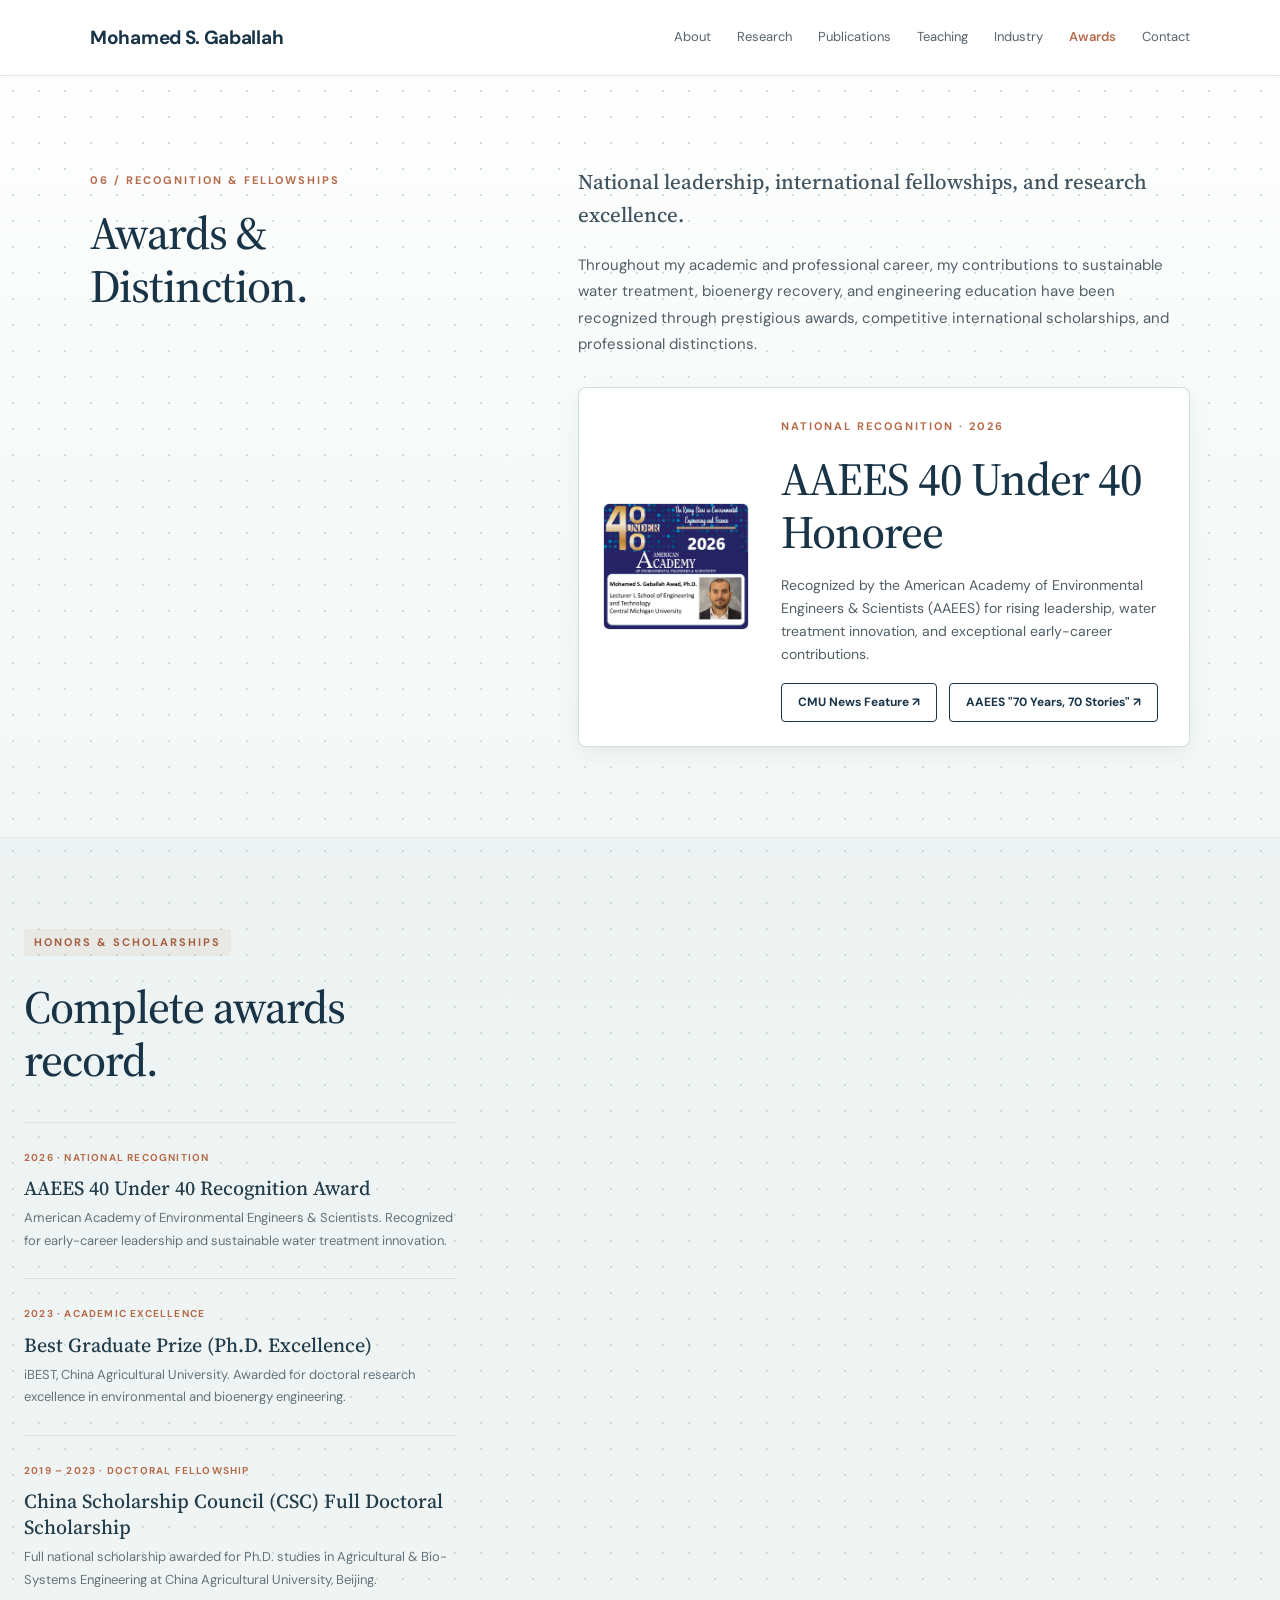
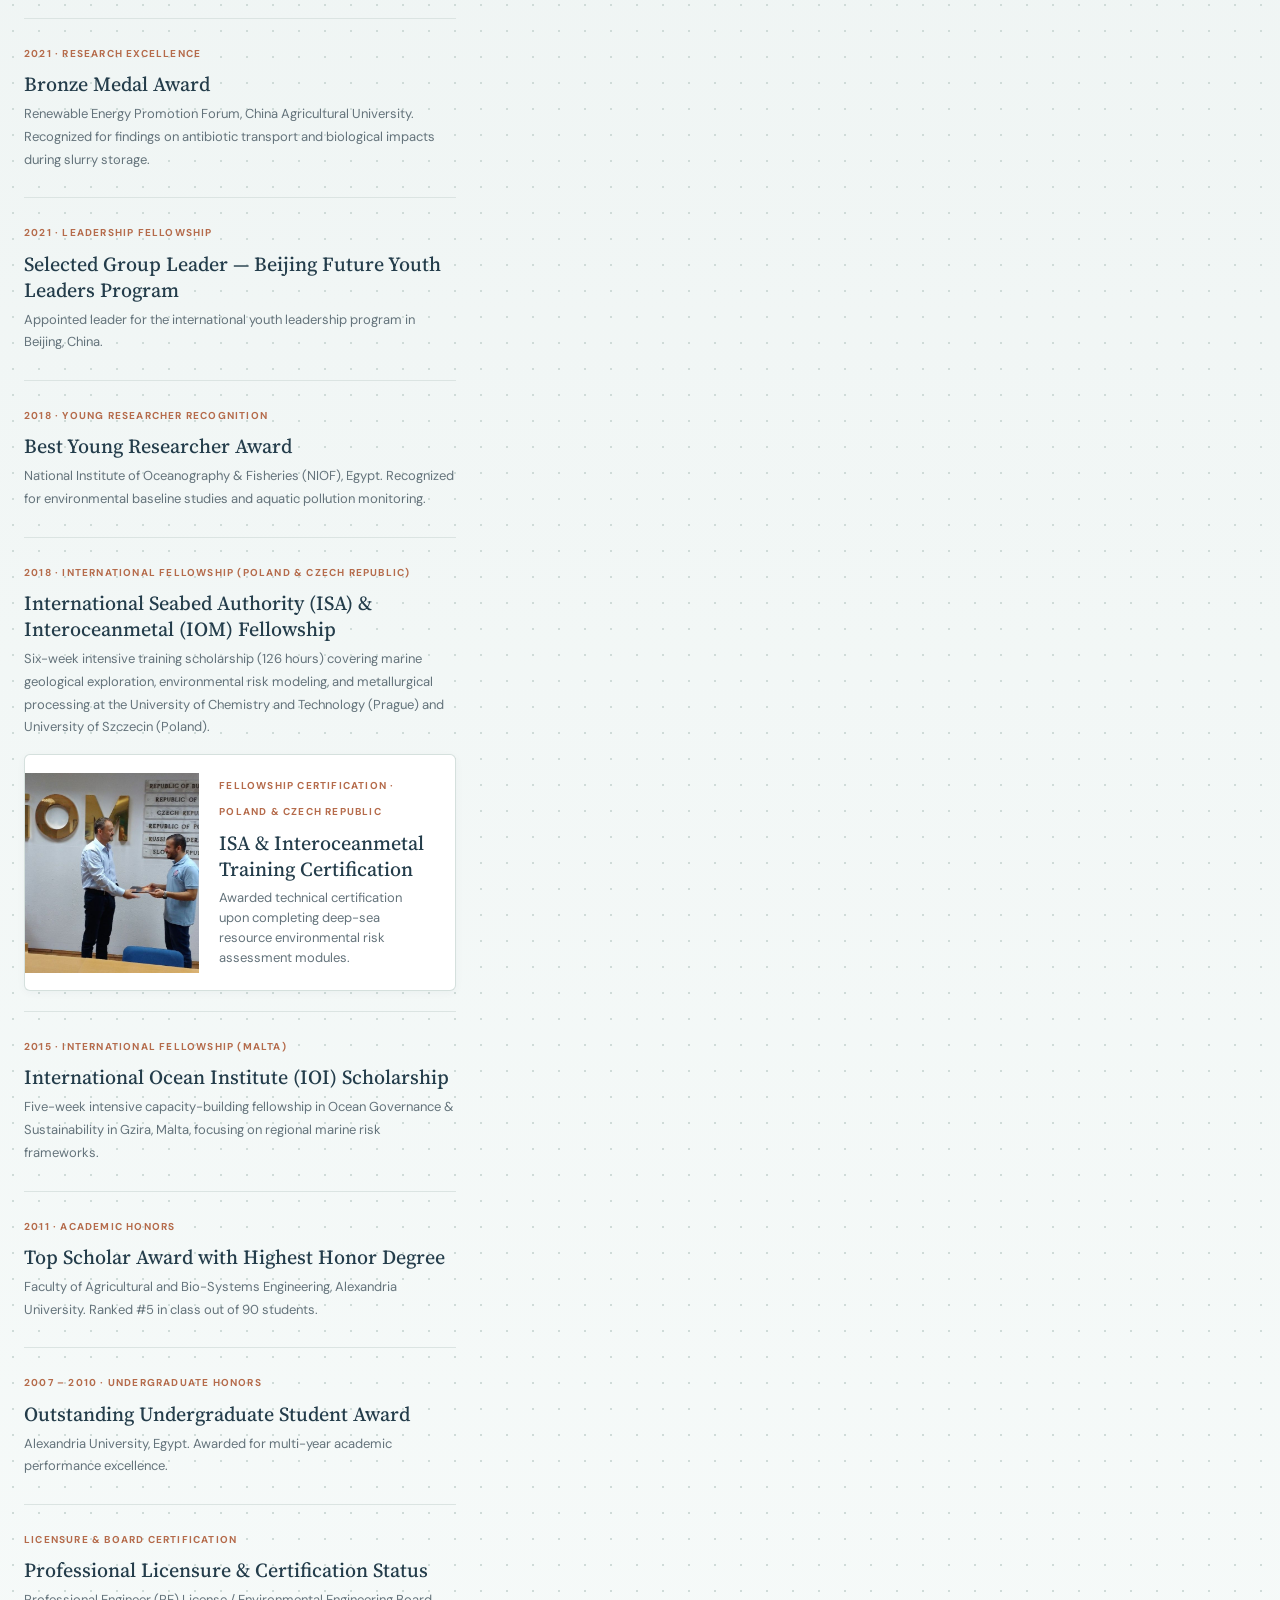
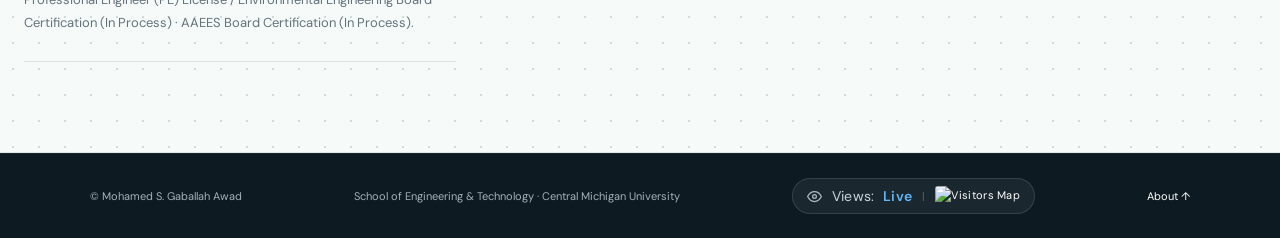
==== awards.html @ 7bb66e43 "add" ====
<!doctype html>
<html lang="en">
<head>
  <!-- Google Analytics (GA4) -->
  <script async src="https://www.googletagmanager.com/gtag/js?id=G-485BVVJKN6"></script>
  <script>
    window.dataLayer = window.dataLayer || [];
    function gtag(){dataLayer.push(arguments);}
    gtag('js', new Date());
    gtag('config', 'G-485BVVJKN6');
  </script>

  <!-- GoatCounter Analytics Tracker -->
  <script>
    window.goatcounter = {
      no_onload: ('doNotTrack' in navigator && navigator.doNotTrack === '1'),
    };
  </script>
  <script async data-goatcounter="https://mohamedsgaballah.goatcounter.com/count" src="//gc.zgo.at/count.js"></script>

  <meta charset="utf-8"/>
  <meta content="width=device-width, initial-scale=1" name="viewport"/>
  <meta content="Awards, honors, international fellowships, scholarships, and professional recognition of Dr. Mohamed S. Gaballah Awad." name="description"/>
  <title>Awards & Honors | Mohamed S. Gaballah Awad</title>
  <link href="https://fonts.googleapis.com" rel="preconnect"/>
  <link crossorigin href="https://fonts.gstatic.com" rel="preconnect"/>
  <link href="https://fonts.googleapis.com/css2?family=DM+Sans:wght@400;500;600;700&amp;family=Source+Serif+4:wght@400;500;600&amp;display=swap" rel="stylesheet"/>
  <link href="styles.css?v=8" rel="stylesheet"/>
</head>
<body>
  <header>
    <a class="brand" href="index.html">Mohamed S. Gaballah<span></span></a>
    <button aria-expanded="false" aria-label="Toggle menu" class="menu">☰</button>
    <nav>
      <a href="index.html">About</a>
      <a href="research.html">Research</a>
      <a href="publications.html">Publications</a>
      <a href="teaching.html">Teaching</a>
      <a href="industry.html">Industry</a>
      <a aria-current="page" href="awards.html">Awards</a>
      <a href="contact.html">Contact</a>
    </nav>
  </header>

  <main>
    <section class="section wrap" id="awards-summary">
      <div>
        <label>06 / RECOGNITION &amp; FELLOWSHIPS</label>
        <h2>Awards &amp;<br/>Distinction.</h2>
      </div>
      <article>
        <h3>National leadership, international fellowships, and research excellence.</h3>
        <p>Throughout my academic and professional career, my contributions to sustainable water treatment, bioenergy recovery, and engineering education have been recognized through prestigious awards, competitive international scholarships, and professional distinctions.</p>

        <!-- 2026 AAEES 40 Under 40 Highlight Card -->
        <div class="award-spotlight" style="margin-top: 30px;">
          <div class="award-badge-img">
            <img alt="2026 AAEES 40 Under 40 Award Recognition" src="assets/images/aaees-40-under-40.jpg"/>
          </div>
          <div class="award-content">
            <label>NATIONAL RECOGNITION · 2026</label>
            <h2>AAEES 40 Under 40 Honoree</h2>
            <p>Recognized by the American Academy of Environmental Engineers &amp; Scientists (AAEES) for rising leadership, water treatment innovation, and exceptional early-career contributions.</p>
            <div class="award-links">
              <a class="outline" href="https://www.cmich.edu/news/details/cmu-engineering-faculty-member-named-to-national-40-under-40-list" rel="noopener noreferrer" target="_blank">CMU News Feature ↗</a>
              <a class="outline" href="https://www.linkedin.com/pulse/environmental-engineers-journey-american-academy-of-environmental--ab0te/" rel="noopener noreferrer" target="_blank">AAEES "70 Years, 70 Stories" ↗</a>
            </div>
          </div>
        </div>
      </article>
    </section>

    <section class="section shaded" id="awards-list">
      <div class="wrap">
        <div class="sectionhead">
          <label>HONORS &amp; SCHOLARSHIPS</label>
          <h2>Complete awards record.</h2>
        </div>
        <div class="activity">
          <div>
            <small>2026 · NATIONAL RECOGNITION</small>
            <h3>AAEES 40 Under 40 Recognition Award</h3>
            <p>American Academy of Environmental Engineers &amp; Scientists. Recognized for early-career leadership and sustainable water treatment innovation.</p>
          </div>

          <div>
            <small>2023 · ACADEMIC EXCELLENCE</small>
            <h3>Best Graduate Prize (Ph.D. Excellence)</h3>
            <p>iBEST, China Agricultural University. Awarded for doctoral research excellence in environmental and bioenergy engineering.</p>
          </div>

          <div>
            <small>2019 – 2023 · DOCTORAL FELLOWSHIP</small>
            <h3>China Scholarship Council (CSC) Full Doctoral Scholarship</h3>
            <p>Full national scholarship awarded for Ph.D. studies in Agricultural &amp; Bio-Systems Engineering at China Agricultural University, Beijing.</p>
          </div>

          <div>
            <small>2021 · RESEARCH EXCELLENCE</small>
            <h3>Bronze Medal Award</h3>
            <p>Renewable Energy Promotion Forum, China Agricultural University. Recognized for findings on antibiotic transport and biological impacts during slurry storage.</p>
          </div>

          <div>
            <small>2021 · LEADERSHIP FELLOWSHIP</small>
            <h3>Selected Group Leader — Beijing Future Youth Leaders Program</h3>
            <p>Appointed leader for the international youth leadership program in Beijing, China.</p>
          </div>

          <div>
            <small>2018 · YOUNG RESEARCHER RECOGNITION</small>
            <h3>Best Young Researcher Award</h3>
            <p>National Institute of Oceanography &amp; Fisheries (NIOF), Egypt. Recognized for environmental baseline studies and aquatic pollution monitoring.</p>
          </div>

          <div>
            <small>2018 · INTERNATIONAL FELLOWSHIP (POLAND &amp; CZECH REPUBLIC)</small>
            <h3>International Seabed Authority (ISA) &amp; Interoceanmetal (IOM) Fellowship</h3>
            <p>Six-week intensive training scholarship (126 hours) covering marine geological exploration, environmental risk modeling, and metallurgical processing at the University of Chemistry and Technology (Prague) and University of Szczecin (Poland).</p>

            <div class="training-card" style="margin-top: 15px;">
              <img alt="Dr. Mohamed Gaballah receiving international training certificate at IOM headquarters" src="assets/images/isa-iom-training.jpg"/>
              <div class="training-info">
                <small>FELLOWSHIP CERTIFICATION · POLAND &amp; CZECH REPUBLIC</small>
                <h3>ISA &amp; Interoceanmetal Training Certification</h3>
                <p>Awarded technical certification upon completing deep-sea resource environmental risk assessment modules.</p>
              </div>
            </div>
          </div>

          <div>
            <small>2015 · INTERNATIONAL FELLOWSHIP (MALTA)</small>
            <h3>International Ocean Institute (IOI) Scholarship</h3>
            <p>Five-week intensive capacity-building fellowship in Ocean Governance &amp; Sustainability in Gzira, Malta, focusing on regional marine risk frameworks.</p>
          </div>

          <div>
            <small>2011 · ACADEMIC HONORS</small>
            <h3>Top Scholar Award with Highest Honor Degree</h3>
            <p>Faculty of Agricultural and Bio-Systems Engineering, Alexandria University. Ranked #5 in class out of 90 students.</p>
          </div>

          <div>
            <small>2007 – 2010 · UNDERGRADUATE HONORS</small>
            <h3>Outstanding Undergraduate Student Award</h3>
            <p>Alexandria University, Egypt. Awarded for multi-year academic performance excellence.</p>
          </div>

          <div>
            <small>LICENSURE &amp; BOARD CERTIFICATION</small>
            <h3>Professional Licensure &amp; Certification Status</h3>
            <p>Professional Engineer (PE) License / Environmental Engineering Board Certification (In Process) · AAEES Board Certification (In Process).</p>
          </div>
        </div>
      </div>
    </section>
  </main>

  <footer>
    <div class="wrap" style="display: flex; align-items: center; justify-content: space-between; flex-wrap: wrap; gap: 15px;">
      <span>© <span id="year"></span> Mohamed S. Gaballah Awad</span>
      <span>School of Engineering &amp; Technology · Central Michigan University</span>
      
      <span class="visitor-stats" style="display: inline-flex; align-items: center; gap: 10px; background: rgba(255,255,255,0.06); padding: 5px 14px; border-radius: 20px; border: 1px solid rgba(255,255,255,0.12);">
        <svg width="15" height="15" viewBox="0 0 24 24" fill="none" stroke="currentColor" stroke-width="2" stroke-linecap="round" stroke-linejoin="round" style="vertical-align: middle; opacity: 0.85;"><path d="M1 12s4-8 11-8 11 8 11 8-4 8-11 8-11-8-11-8z"></path><circle cx="12" cy="12" r="3"></circle></svg>
        <span style="font-size: 0.88rem;">Views: <strong id="stats-views" style="color: #64b5f6; font-weight: 600;">86</strong></span>
        <span style="opacity: 0.35;">|</span>
        <a href="https://mapmyvisitors.com/web/1c9dv" target="_blank" rel="noopener noreferrer" title="View live geographic visitor map" style="display: inline-flex; align-items: center; text-decoration: none;">
          <img src="https://mapmyvisitors.com/map.png?d=1E4QaAtFpvAjKTM-OOOn8STz35oDqbN7DaX-wEcnzBA&cl=ffffff" alt="Visitors Map" style="height: 20px; width: auto; border: none; border-radius: 3px; vertical-align: middle;" />
        </a>
      </span>

      <a href="index.html">About ↑</a>
    </div>
  </footer>

  <script src="script.js"></script>
</body>
</html>
---- styles.css ----
/* ==========================================================================
   Mohamed S. Gaballah Awad — Academic & Engineering Portfolio Stylesheet
   Enhanced Atmospheric & Engineering Texture Edition
   ========================================================================== */

:root {
  --ink: #1f2d37;
  --ink-light: #41535f;
  --line: #dbe4e2;
  --line-light: #e8efed;
  --brand: #193447;
  --brand-dark: #10222f;
  --brand-light: #284c64;
  --accent: #b56b4b;
  --accent-hover: #9c5537;
  --accent-soft: rgba(181, 107, 75, 0.08);
  --muted: #64737b;
  --bg-base: #f9fbfa;
  --bg-shaded: #f1f5f4;
  --card-bg: #ffffff;
  --card-border: rgba(206, 219, 216, 0.85);
  --shadow-sm: 0 2px 8px rgba(25, 52, 71, 0.04);
  --shadow-md: 0 8px 24px rgba(25, 52, 71, 0.06), 0 2px 6px rgba(0, 0, 0, 0.02);
  --shadow-lg: 0 16px 36px rgba(25, 52, 71, 0.09), 0 4px 10px rgba(0, 0, 0, 0.03);
}

* {
  box-sizing: border-box;
}

html {
  scroll-behavior: smooth;
  scroll-padding-top: 85px;
}

/* Global Engineering Blueprint Canvas */
body {
  margin: 0;
  color: var(--ink);
  font: 15px/1.75 'DM Sans', -apple-system, BlinkMacSystemFont, 'Segoe UI', Roboto, sans-serif;
  background-color: var(--bg-base);
  background-image: 
    radial-gradient(#d3dedb 0.75px, transparent 0.75px),
    linear-gradient(180deg, #ffffff 0%, #f7faf9 50%, #f4f7f6 100%);
  background-size: 26px 26px, 100% 100%;
  background-attachment: fixed;
  min-height: 100vh;
}

a {
  color: inherit;
  text-decoration: none;
}

.wrap {
  width: min(1100px, calc(100% - 48px));
  margin: 0 auto;
}

/* --------------------------------------------------------------------------
   Header & Navigation (Glassmorphic)
   -------------------------------------------------------------------------- */
header {
  height: 76px;
  padding: 0 max(24px, calc((100vw - 1100px) / 2));
  display: flex;
  align-items: center;
  justify-content: space-between;
  border-bottom: 1px solid rgba(220, 230, 228, 0.85);
  background: rgba(255, 255, 255, 0.88);
  backdrop-filter: blur(12px);
  -webkit-backdrop-filter: blur(12px);
  position: sticky;
  top: 0;
  z-index: 50;
  box-shadow: 0 2px 10px rgba(25, 52, 71, 0.02);
}

.brand {
  font-weight: 700;
  font-size: 19px;
  color: var(--brand);
  letter-spacing: -0.3px;
}

.brand span {
  color: var(--accent);
}

nav {
  display: flex;
  gap: 26px;
  font-size: 13px;
  color: #55636a;
}

nav a {
  transition: color 0.15s ease;
  padding: 4px 0;
}

nav a:hover,
nav a[aria-current="page"] {
  color: var(--accent);
  font-weight: 600;
}

.menu {
  display: none;
  background: none;
  border: none;
  font-size: 24px;
  cursor: pointer;
  color: var(--brand);
}

/* --------------------------------------------------------------------------
   Hero Section (Homepage)
   -------------------------------------------------------------------------- */
.hero {
  display: grid;
  grid-template-columns: 1.4fr 0.6fr;
  gap: 55px;
  padding-top: 90px;
  padding-bottom: 85px;
  align-items: center;
  position: relative;
}

.hero::before {
  content: "";
  position: absolute;
  top: 20px;
  right: -60px;
  width: 480px;
  height: 480px;
  background: radial-gradient(circle, rgba(181, 107, 75, 0.08) 0%, rgba(25, 52, 71, 0.04) 50%, transparent 70%);
  pointer-events: none;
  z-index: -1;
}

.hero aside {
  width: 100%;
  max-width: 400px;
  justify-self: end;
}

.eyebrow,
label {
  display: inline-block;
  font-size: 11px;
  letter-spacing: 2px;
  text-transform: uppercase;
  color: var(--accent);
  font-weight: 700;
}

.hero h1 {
  font: 500 clamp(44px, 5.5vw, 72px)/1.04 'Source Serif 4', Georgia, serif;
  letter-spacing: -2px;
  color: var(--brand);
  margin: 18px 0;
}

.hero h1 em {
  font-style: normal;
  color: #a65f42;
}

.hero h3 {
  font-size: 16px;
  line-height: 1.55;
  color: var(--ink-light);
  font-weight: 500;
}

.intro,
.section article h3 {
  font: 500 21px/1.55 'Source Serif 4', Georgia, serif;
  color: var(--ink-light);
}

.btn,
.outline {
  display: inline-block;
  padding: 12px 24px;
  font-size: 13px;
  font-weight: 700;
  border-radius: 4px;
  transition: all 0.2s cubic-bezier(0.16, 1, 0.3, 1);
  margin: 12px 14px 0 0;
}

.btn {
  background: var(--brand);
  color: #ffffff;
  box-shadow: 0 4px 14px rgba(25, 52, 71, 0.15);
}

.btn:hover {
  background: var(--brand-light);
  transform: translateY(-1px);
  box-shadow: 0 6px 18px rgba(25, 52, 71, 0.2);
}

.outline {
  background: rgba(255, 255, 255, 0.6);
  color: var(--brand);
  border: 1px solid var(--brand);
}

.outline:hover {
  background: var(--brand);
  color: #ffffff;
  transform: translateY(-1px);
}

.plain {
  font-size: 13px;
  font-weight: 700;
  color: var(--brand);
  margin-left: 8px;
}

.plain:hover {
  text-decoration: underline;
}

.meta {
  font-size: 11px;
  color: #8b969c;
  margin-top: 36px;
}

.portrait {
  width: 100%;
  height: 420px;
  overflow: hidden;
  border-radius: 6px;
  background: #e8edef;
  display: flex;
  align-items: center;
  justify-content: center;
  box-shadow: var(--shadow-md);
  border: 1px solid rgba(255, 255, 255, 0.8);
}

.portrait img {
  width: 100%;
  height: 100%;
  object-fit: cover;
  object-position: center top;
  display: block;
}

.note {
  border-bottom: 1px solid var(--line);
  padding: 16px 0;
  color: #5e6b72;
  font: 16px/1.55 'Source Serif 4', Georgia, serif;
}

/* --------------------------------------------------------------------------
   Award Spotlight Banner
   -------------------------------------------------------------------------- */
.award-spotlight {
  display: grid;
  grid-template-columns: 0.38fr 1fr;
  gap: 32px;
  background: #ffffff;
  border: 1px solid var(--card-border);
  border-radius: 8px;
  padding: 24px;
  box-shadow: var(--shadow-md);
  align-items: center;
  margin-top: -30px;
  position: relative;
  z-index: 5;
}

.award-badge-img img {
  width: 100%;
  height: auto;
  border-radius: 6px;
  display: block;
  border: 1px solid #e1e9e7;
}

.award-content h2 {
  font: 500 28px/1.2 'Source Serif 4', Georgia, serif;
  color: var(--brand);
  margin: 8px 0 12px;
}

.award-content p {
  color: #515e66;
  font-size: 14px;
  line-height: 1.65;
  margin: 0 0 16px;
}

.award-links {
  display: flex;
  flex-wrap: wrap;
  gap: 12px;
}

.award-links .outline {
  margin: 0;
  padding: 8px 16px;
  font-size: 12px;
}

/* --------------------------------------------------------------------------
   Data Strip (Impact Numbers & Roles)
   -------------------------------------------------------------------------- */
.strip {
  background: linear-gradient(180deg, #f3f7f6 0%, #ebf2f0 100%);
  border-block: 1px solid #d9e3e1;
  position: relative;
  box-shadow: inset 0 1px 3px rgba(0, 0, 0, 0.02);
}

.stripgrid {
  display: grid;
  grid-template-columns: 0.7fr 1fr 1.3fr 1fr;
  gap: 25px;
  padding: 26px 0;
  align-items: baseline;
}

.strip p {
  font-size: 12px;
  color: #637179;
  line-height: 1.5;
  margin: 0;
}

.strip b {
  color: #1e3646;
  font-size: 14px;
}

/* --------------------------------------------------------------------------
   General Section Layouts
   -------------------------------------------------------------------------- */
.section {
  padding: 90px 0;
  display: grid;
  grid-template-columns: 0.8fr 1.2fr;
  gap: 80px;
  position: relative;
}

.section h2 {
  font: 500 clamp(32px, 3.8vw, 46px)/1.15 'Source Serif 4', Georgia, serif;
  letter-spacing: -1px;
  color: var(--brand);
  margin: 15px 0;
}

.section article {
  color: #515e66;
}

.section article h3 {
  margin-top: 0;
}

.shaded {
  background-color: #f2f6f5;
  background-image: 
    radial-gradient(#cfdbd8 0.75px, transparent 0.75px),
    linear-gradient(180deg, #edf3f2 0%, #f6faf9 100%);
  background-size: 26px 26px, 100% 100%;
  border-block: 1px solid #e1e9e7;
}

.sectionhead {
  margin-bottom: 35px;
}

.sectionhead label {
  background: var(--accent-soft);
  color: #a65f42;
  padding: 4px 10px;
  border-radius: 4px;
  display: inline-block;
  margin-bottom: 10px;
}

.sectionintro {
  max-width: 680px;
  color: var(--muted);
  line-height: 1.75;
  margin-top: 1rem;
}

/* --------------------------------------------------------------------------
   RESEARCH SECTION & CARDS (Elevated & Uncropped)
   -------------------------------------------------------------------------- */
#research.section.shaded {
  display: block;
  padding: 85px 0 100px;
}

#research.section > .wrap {
  width: min(1100px, calc(100% - 48px));
  margin: 0 auto;
}

#research .sectionhead {
  max-width: 720px;
  margin-bottom: 38px;
}

#research .research-cards {
  display: grid;
  grid-template-columns: repeat(3, minmax(0, 1fr));
  gap: 24px;
  margin-top: 32px;
  border: none;
  background: transparent;
  padding: 0;
}

#research .research-card {
  min-width: 0;
  display: flex;
  flex-direction: column;
  background: var(--card-bg);
  border: 1px solid var(--card-border);
  border-radius: 8px;
  overflow: hidden;
  box-shadow: var(--shadow-sm);
  transition: transform 0.25s cubic-bezier(0.16, 1, 0.3, 1), 
              box-shadow 0.25s cubic-bezier(0.16, 1, 0.3, 1),
              border-color 0.25s ease;
  position: relative;
}

#research .research-card::before {
  content: "";
  position: absolute;
  top: 0;
  left: 0;
  right: 0;
  height: 3px;
  background: var(--accent);
  opacity: 0;
  transition: opacity 0.2s ease;
  z-index: 2;
}

#research .research-card:hover {
  transform: translateY(-4px);
  box-shadow: var(--shadow-lg);
  border-color: #cad8d5;
}

#research .research-card:hover::before {
  opacity: 1;
}

#research .research-card > img {
  display: block;
  width: 100%;
  height: 230px;
  object-fit: contain;
  object-position: center;
  background: #fbfcfc;
  padding: 14px 16px;
  border-bottom: 1px solid #ebf1ef;
  transition: background-color 0.2s ease;
}

#research .research-card:hover > img {
  background: #ffffff;
}

#research .research-card-content {
  flex: 1;
  padding: 22px 24px 26px;
  display: flex;
  flex-direction: column;
}

#research .research-card-content small {
  color: var(--accent);
  font-size: 11px;
  font-weight: 700;
  letter-spacing: 1px;
}

#research .research-card-content h3 {
  margin: 10px 0 10px;
  font: 600 21px/1.3 'Source Serif 4', Georgia, serif;
  color: var(--brand);
}

#research .research-card-content p {
  margin: 0;
  color: #637179;
  font-size: 13.5px;
  line-height: 1.65;
}

/* --------------------------------------------------------------------------
   Industry Showcase: Side-by-Side Photos & Training Card
   -------------------------------------------------------------------------- */
.photo-pair-grid {
  display: grid;
  grid-template-columns: 1fr 1fr;
  gap: 20px;
  margin: 28px 0;
}

.industry-showcase-card {
  background: #ffffff;
  border: 1px solid var(--card-border);
  border-radius: 8px;
  overflow: hidden;
  box-shadow: var(--shadow-sm);
  display: flex;
  flex-direction: column;
}

.industry-showcase-card img {
  width: 100%;
  height: 260px;
  object-fit: cover;
  object-position: center 25%;
  display: block;
}

.industry-showcase-card .caption {
  padding: 16px 18px;
  background: #fbfcfc;
  border-top: 1px solid #ebf1ef;
  flex: 1;
}

.industry-showcase-card .caption strong {
  display: block;
  color: var(--brand);
  font-size: 14px;
  margin-bottom: 4px;
}

.industry-showcase-card .caption span {
  color: var(--muted);
  font-size: 12.5px;
  line-height: 1.5;
  display: block;
}

/* ISA / IOM Training Feature Card */
.training-card {
  display: grid;
  grid-template-columns: 0.85fr 1.15fr;
  gap: 20px;
  background: #ffffff;
  border: 1px solid var(--card-border);
  border-radius: 6px;
  overflow: hidden;
  margin-top: 18px;
  box-shadow: var(--shadow-sm);
  align-items: center;
}

.training-card img {
  width: 100%;
  height: 200px;
  object-fit: cover;
  object-position: center;
  display: block;
}

.training-info {
  padding: 16px 20px 16px 0;
}

.training-info small {
  color: var(--accent);
  font-size: 10px;
  font-weight: 700;
  letter-spacing: 1px;
}

.training-info h3 {
  font: 500 18px/1.3 'Source Serif 4', Georgia, serif;
  color: var(--brand);
  margin: 6px 0 8px;
}

.training-info p {
  color: var(--muted);
  font-size: 13px;
  line-height: 1.55;
  margin: 0;
}

/* --------------------------------------------------------------------------
   Teaching & Courses
   -------------------------------------------------------------------------- */
.twocol {
  display: grid;
  grid-template-columns: 1fr 1fr;
  gap: 70px;
}

.courses {
  border-top: 1px solid var(--line);
  background: rgba(255, 255, 255, 0.45);
  border-radius: 4px;
}

.courses p {
  padding: 13px 12px;
  border-bottom: 1px solid var(--line);
  margin: 0;
  display: grid;
  gap: 3px;
  transition: background-color 0.15s ease;
}

.courses p:hover {
  background-color: rgba(255, 255, 255, 0.8);
}

.courses small,
.activity small {
  font-size: 10px;
  letter-spacing: 1.2px;
  color: var(--accent);
  font-weight: 700;
  text-transform: uppercase;
}

.courses b {
  font-size: 13.5px;
  color: #2b414d;
}

/* --------------------------------------------------------------------------
   Publications
   -------------------------------------------------------------------------- */
.publist {
  padding-left: 1.2rem;
  margin: 1.2rem 0 1.5rem;
}

.publist li {
  padding: 0 0 1.1rem 0.35rem;
  line-height: 1.7;
  color: var(--ink);
}

.publist a,
.activity a {
  color: #a65f42;
  font-weight: 600;
  text-decoration: none;
}

.publist a:hover,
.activity a:hover {
  text-decoration: underline;
}

.rule {
  border-block: 1px solid var(--line);
  padding: 18px 0;
  margin: 28px 0;
}

.hint {
  font-size: 11px;
  color: #899398;
  margin-top: 20px;
  display: block;
}

/* --------------------------------------------------------------------------
   Tags & Activities
   -------------------------------------------------------------------------- */
.tags {
  display: flex;
  flex-wrap: wrap;
  gap: 8px;
  margin-top: 22px;
}

.tags span {
  border: 1px solid var(--line);
  background: #ffffff;
  border-radius: 20px;
  padding: 6px 13px;
  font-size: 11.5px;
  color: #45545e;
  box-shadow: 0 1px 3px rgba(0, 0, 0, 0.02);
}

.subhead {
  margin-top: 2.4rem;
}

.activity {
  border-top: 1px solid var(--line);
}

.activity > div {
  padding: 20px 0;
  border-bottom: 1px solid var(--line);
}

.activity h3 {
  font: 500 20px/1.3 'Source Serif 4', Georgia, serif;
  color: #243d4b;
  margin: 6px 0;
}

.activity p {
  font-size: 13px;
  color: var(--muted);
  margin: 0 0 6px;
}

/* --------------------------------------------------------------------------
   Contact Page (Deep Navy Environmental Water Gradient)
   -------------------------------------------------------------------------- */
.contact {
  background: linear-gradient(145deg, #102330 0%, #173347 50%, #1f425b 100%);
  color: #ffffff;
  padding: 95px 0 105px;
  position: relative;
  overflow: hidden;
  box-shadow: inset 0 2px 8px rgba(0, 0, 0, 0.15);
}

.contact::after {
  content: "";
  position: absolute;
  bottom: -80px;
  left: -80px;
  width: 450px;
  height: 450px;
  background: radial-gradient(circle, rgba(181, 107, 75, 0.15) 0%, transparent 65%);
  pointer-events: none;
}

.contact label {
  color: #e5a785;
}

.contact h2 {
  color: #ffffff;
  font-size: 52px;
  letter-spacing: -1.5px;
}

.contact p {
  font: 18px/1.65 'Source Serif 4', Georgia, serif;
  color: #c9d5da;
  max-width: 440px;
}

.contactlinks {
  display: flex;
  flex-direction: column;
  position: relative;
  z-index: 2;
}

.contactlinks a {
  padding: 15px 0;
  border-bottom: 1px solid rgba(255, 255, 255, 0.12);
  font-size: 14.5px;
  transition: all 0.2s ease;
}

.contactlinks a:hover {
  color: #e5a785;
  padding-left: 6px;
}

.contactlinks span {
  display: block;
  padding: 15px 0;
  border-bottom: 1px solid rgba(255, 255, 255, 0.12);
  color: #c9d5da;
  line-height: 1.7;
  font-size: 14px;
}

/* --------------------------------------------------------------------------
   Footer & Visitor View Count
   -------------------------------------------------------------------------- */
footer {
  background: #0d1a22;
  color: #a4b2b8;
  font-size: 11px;
  padding: 24px 0;
  border-top: 1px solid rgba(255, 255, 255, 0.05);
}

footer .wrap {
  display: flex;
  justify-content: space-between;
  align-items: center;
  gap: 15px;
}

footer a {
  color: #ffffff;
  transition: color 0.15s ease;
}

footer a:hover {
  color: #e5a785;
}

.visitor-stats {
  display: inline-flex;
  align-items: center;
  background: rgba(255, 255, 255, 0.07);
  border: 1px solid rgba(255, 255, 255, 0.12);
  padding: 3px 10px;
  border-radius: 20px;
  color: #c9d5da;
  font-size: 11px;
  letter-spacing: 0.3px;
}

.visitor-stats strong {
  color: #ffffff;
  margin-left: 4px;
}

/* --------------------------------------------------------------------------
   Responsive Media Queries
   -------------------------------------------------------------------------- */
@media (max-width: 960px) {
  #research .research-cards {
    grid-template-columns: repeat(2, minmax(0, 1fr));
    gap: 20px;
  }
}

@media (max-width: 780px) {
  nav {
    display: none;
    position: absolute;
    top: 76px;
    left: 0;
    right: 0;
    background: rgba(255, 255, 255, 0.98);
    backdrop-filter: blur(12px);
    padding: 20px 25px;
    flex-direction: column;
    box-shadow: 0 8px 24px rgba(0, 0, 0, 0.08);
    border-bottom: 1px solid var(--line);
  }

  .menu {
    display: block;
  }

  nav.open {
    display: flex;
  }

  .hero,
  .section,
  .twocol {
    grid-template-columns: 1fr;
    gap: 35px;
  }

  .hero {
    padding: 60px 0;
  }

  .hero aside {
    max-width: 100%;
    justify-self: stretch;
  }

  .portrait {
    height: 360px;
  }

  .award-spotlight {
    grid-template-columns: 1fr;
    margin-top: 0;
    gap: 20px;
  }

  .photo-pair-grid {
    grid-template-columns: 1fr;
  }

  .training-card {
    grid-template-columns: 1fr;
  }

  .training-info {
    padding: 16px;
  }

  .stripgrid {
    grid-template-columns: 1fr 1fr;
    gap: 18px;
  }

  .section {
    padding: 65px 0;
  }

  footer .wrap {
    flex-direction: column;
    align-items: flex-start;
  }
}

@media (max-width: 580px) {
  .wrap {
    width: calc(100% - 32px);
  }

  .stripgrid {
    grid-template-columns: 1fr;
  }

  #research.section.shaded {
    padding: 55px 0 70px;
  }

  #research .research-cards {
    grid-template-columns: 1fr;
  }

  #research .research-card > img {
    height: 220px;
    padding: 10px;
  }

  .hero h1 {
    font-size: 42px;
  }

  .contact h2 {
    font-size: 40px;
  }
}
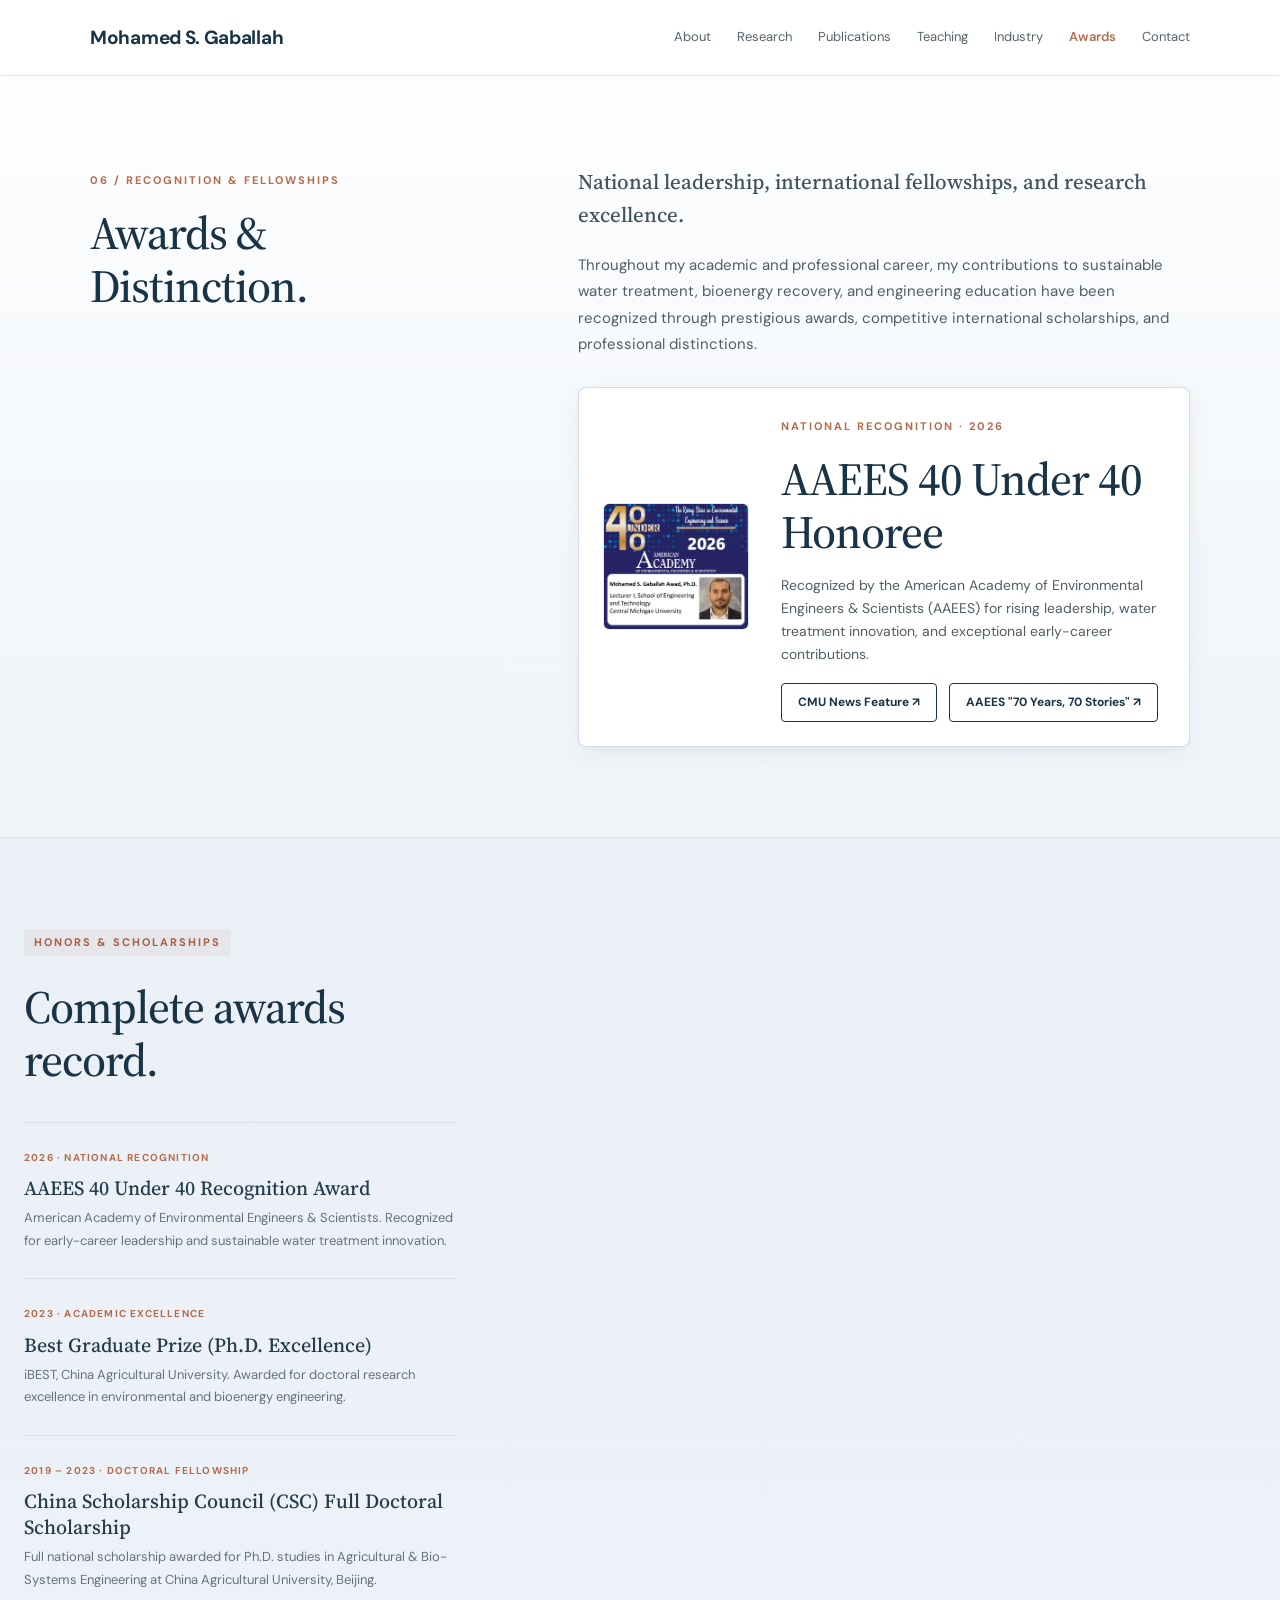
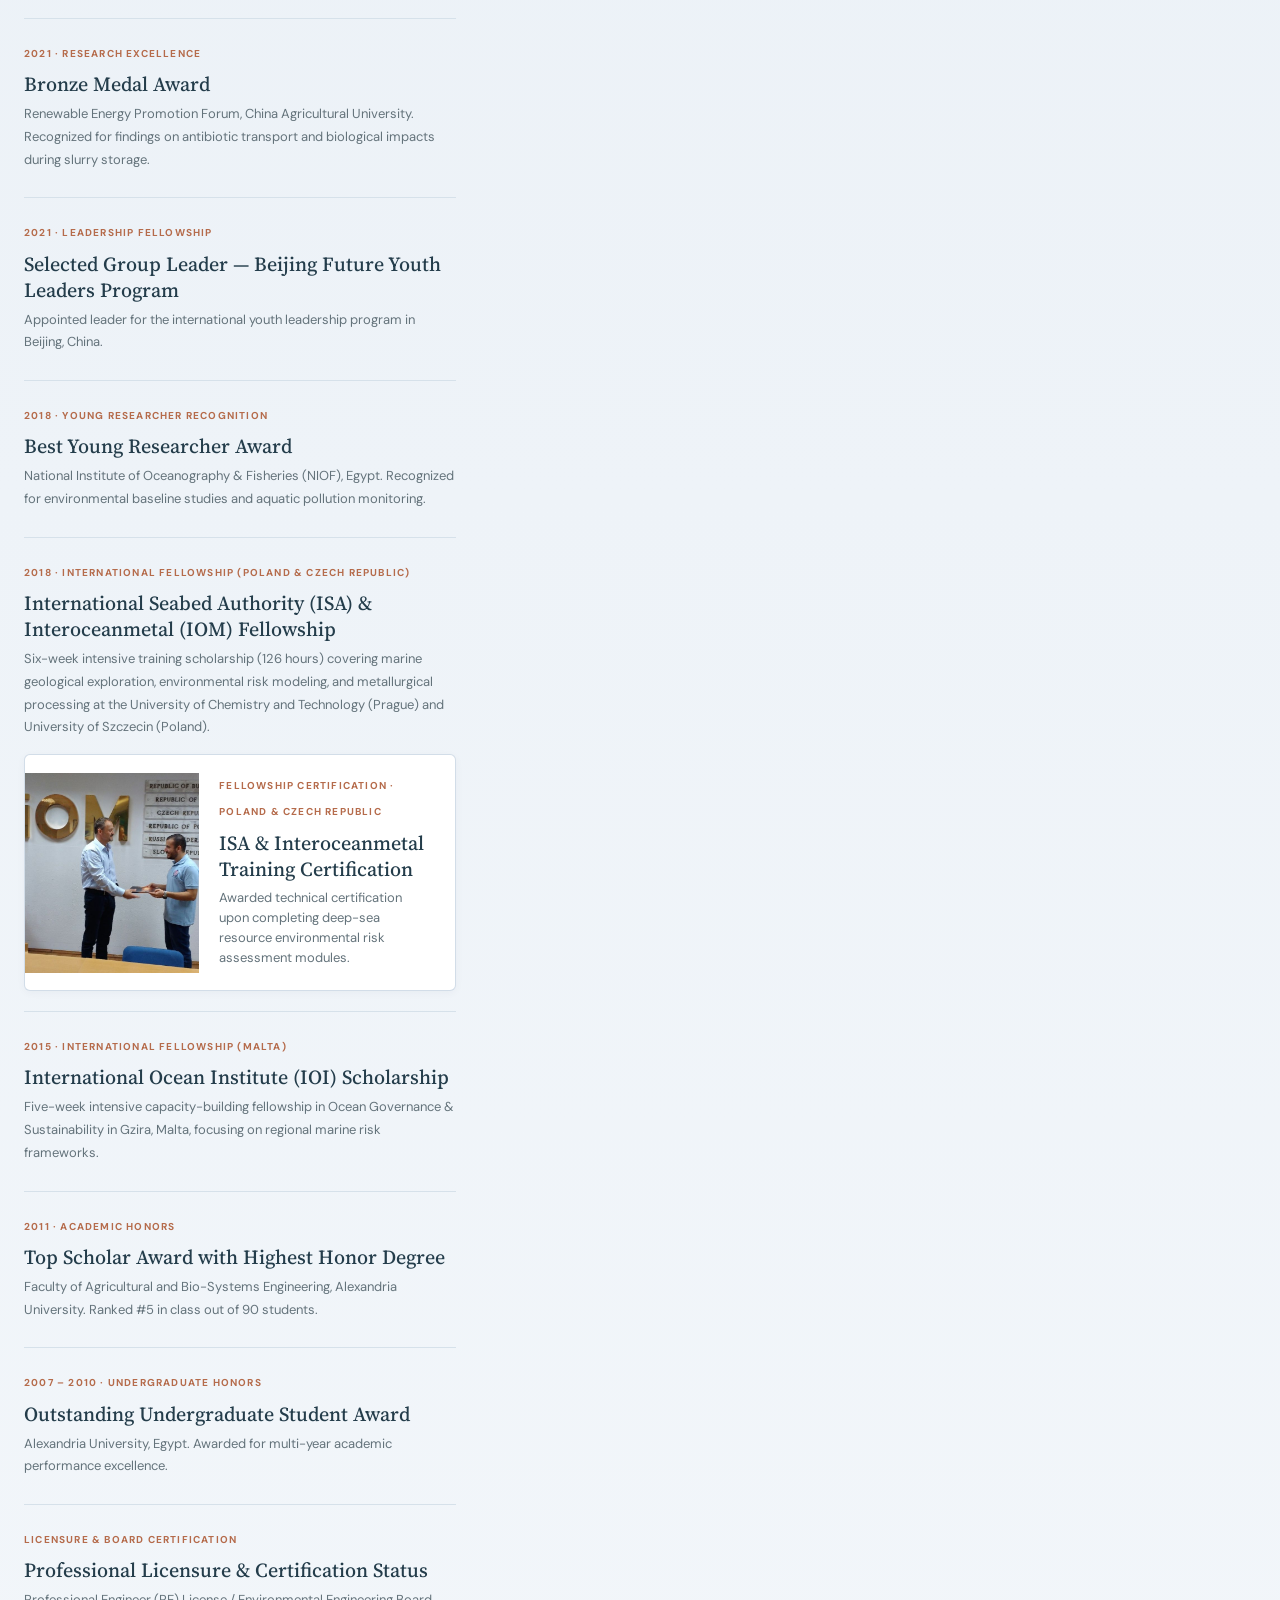
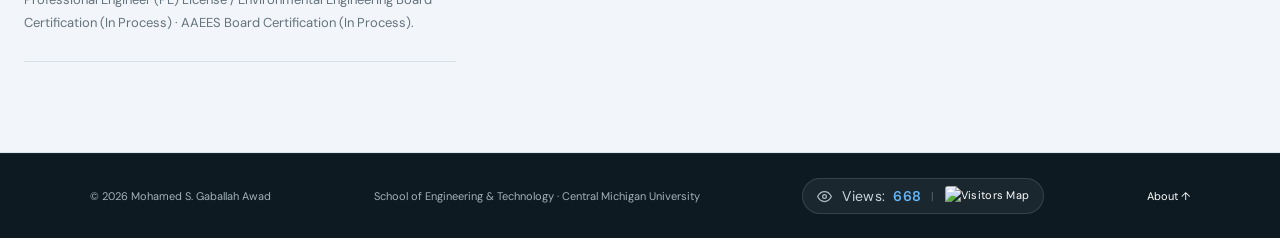
==== commit f45480be: "add" ====
--- a/awards.html
+++ b/awards.html
@@ -25,7 +25,7 @@
   <link href="https://fonts.googleapis.com" rel="preconnect"/>
   <link crossorigin href="https://fonts.gstatic.com" rel="preconnect"/>
   <link href="https://fonts.googleapis.com/css2?family=DM+Sans:wght@400;500;600;700&amp;family=Source+Serif+4:wght@400;500;600&amp;display=swap" rel="stylesheet"/>
-  <link href="styles.css?v=8" rel="stylesheet"/>
+  <link href="styles.css?v=9" rel="stylesheet"/>
 </head>
 <body>
   <header>
@@ -161,9 +161,10 @@
       <span>© <span id="year"></span> Mohamed S. Gaballah Awad</span>
       <span>School of Engineering &amp; Technology · Central Michigan University</span>
       
+      <!-- Combined Live Views + Map Badge in Footer -->
       <span class="visitor-stats" style="display: inline-flex; align-items: center; gap: 10px; background: rgba(255,255,255,0.06); padding: 5px 14px; border-radius: 20px; border: 1px solid rgba(255,255,255,0.12);">
         <svg width="15" height="15" viewBox="0 0 24 24" fill="none" stroke="currentColor" stroke-width="2" stroke-linecap="round" stroke-linejoin="round" style="vertical-align: middle; opacity: 0.85;"><path d="M1 12s4-8 11-8 11 8 11 8-4 8-11 8-11-8-11-8z"></path><circle cx="12" cy="12" r="3"></circle></svg>
-        <span style="font-size: 0.88rem;">Views: <strong id="stats-views" style="color: #64b5f6; font-weight: 600;">86</strong></span>
+        <span style="font-size: 0.88rem;">Views: <strong id="stats-views" style="color: #64b5f6; font-weight: 600;">668</strong></span>
         <span style="opacity: 0.35;">|</span>
         <a href="https://mapmyvisitors.com/web/1c9dv" target="_blank" rel="noopener noreferrer" title="View live geographic visitor map" style="display: inline-flex; align-items: center; text-decoration: none;">
           <img src="https://mapmyvisitors.com/map.png?d=1E4QaAtFpvAjKTM-OOOn8STz35oDqbN7DaX-wEcnzBA&cl=ffffff" alt="Visitors Map" style="height: 20px; width: auto; border: none; border-radius: 3px; vertical-align: middle;" />
@@ -174,6 +175,21 @@
     </div>
   </footer>
 
+  <script src="assets/js/ga-views.js" onerror="console.log('GA4 static file not yet generated, using fallback.')"></script>
+  <script>
+    document.addEventListener("DOMContentLoaded", function() {
+      const viewsEl = document.getElementById("stats-views");
+      if (!viewsEl) return;
+      if (window.GA_TOTAL_VIEWS) {
+        viewsEl.textContent = window.GA_TOTAL_VIEWS;
+      } else {
+        fetch("https://mohamedsgaballah.goatcounter.com/counter/TOTAL.json")
+          .then(res => res.ok ? res.json() : Promise.reject())
+          .then(data => { if (data && data.count) viewsEl.textContent = data.count; })
+          .catch(() => {});
+      }
+    });
+  </script>
   <script src="script.js"></script>
 </body>
 </html>
--- a/styles.css
+++ b/styles.css
@@ -1,13 +1,13 @@
 /* ==========================================================================
    Mohamed S. Gaballah Awad — Academic & Engineering Portfolio Stylesheet
-   Enhanced Atmospheric & Engineering Texture Edition
+   Clean Environmental Coastal Palette Edition (v9)
    ========================================================================== */
 
 :root {
   --ink: #1f2d37;
   --ink-light: #41535f;
-  --line: #dbe4e2;
-  --line-light: #e8efed;
+  --line: #d6e1ea;
+  --line-light: #e5edf4;
   --brand: #193447;
   --brand-dark: #10222f;
   --brand-light: #284c64;
@@ -15,10 +15,10 @@
   --accent-hover: #9c5537;
   --accent-soft: rgba(181, 107, 75, 0.08);
   --muted: #64737b;
-  --bg-base: #f9fbfa;
-  --bg-shaded: #f1f5f4;
+  --bg-base: #f6f9fc;
+  --bg-shaded: #ebf1f6;
   --card-bg: #ffffff;
-  --card-border: rgba(206, 219, 216, 0.85);
+  --card-border: rgba(203, 216, 228, 0.85);
   --shadow-sm: 0 2px 8px rgba(25, 52, 71, 0.04);
   --shadow-md: 0 8px 24px rgba(25, 52, 71, 0.06), 0 2px 6px rgba(0, 0, 0, 0.02);
   --shadow-lg: 0 16px 36px rgba(25, 52, 71, 0.09), 0 4px 10px rgba(0, 0, 0, 0.03);
@@ -33,16 +33,13 @@
   scroll-padding-top: 85px;
 }
 
-/* Global Engineering Blueprint Canvas */
+/* Global Clean Environmental Canvas */
 body {
   margin: 0;
   color: var(--ink);
   font: 15px/1.75 'DM Sans', -apple-system, BlinkMacSystemFont, 'Segoe UI', Roboto, sans-serif;
   background-color: var(--bg-base);
-  background-image: 
-    radial-gradient(#d3dedb 0.75px, transparent 0.75px),
-    linear-gradient(180deg, #ffffff 0%, #f7faf9 50%, #f4f7f6 100%);
-  background-size: 26px 26px, 100% 100%;
+  background-image: linear-gradient(180deg, #ffffff 0%, #f6f9fc 45%, #eef4f9 100%);
   background-attachment: fixed;
   min-height: 100vh;
 }
@@ -66,8 +63,8 @@
   display: flex;
   align-items: center;
   justify-content: space-between;
-  border-bottom: 1px solid rgba(220, 230, 228, 0.85);
-  background: rgba(255, 255, 255, 0.88);
+  border-bottom: 1px solid rgba(214, 225, 234, 0.85);
+  background: rgba(255, 255, 255, 0.9);
   backdrop-filter: blur(12px);
   -webkit-backdrop-filter: blur(12px);
   position: sticky;
@@ -134,7 +131,7 @@
   right: -60px;
   width: 480px;
   height: 480px;
-  background: radial-gradient(circle, rgba(181, 107, 75, 0.08) 0%, rgba(25, 52, 71, 0.04) 50%, transparent 70%);
+  background: radial-gradient(circle, rgba(181, 107, 75, 0.07) 0%, rgba(25, 52, 71, 0.04) 50%, transparent 70%);
   pointer-events: none;
   z-index: -1;
 }
@@ -204,7 +201,7 @@
 }
 
 .outline {
-  background: rgba(255, 255, 255, 0.6);
+  background: rgba(255, 255, 255, 0.75);
   color: var(--brand);
   border: 1px solid var(--brand);
 }
@@ -283,7 +280,7 @@
   height: auto;
   border-radius: 6px;
   display: block;
-  border: 1px solid #e1e9e7;
+  border: 1px solid #e1e9f0;
 }
 
 .award-content h2 {
@@ -315,8 +312,8 @@
    Data Strip (Impact Numbers & Roles)
    -------------------------------------------------------------------------- */
 .strip {
-  background: linear-gradient(180deg, #f3f7f6 0%, #ebf2f0 100%);
-  border-block: 1px solid #d9e3e1;
+  background: linear-gradient(180deg, #eef4f9 0%, #e4edf5 100%);
+  border-block: 1px solid var(--line);
   position: relative;
   box-shadow: inset 0 1px 3px rgba(0, 0, 0, 0.02);
 }
@@ -368,12 +365,9 @@
 }
 
 .shaded {
-  background-color: #f2f6f5;
-  background-image: 
-    radial-gradient(#cfdbd8 0.75px, transparent 0.75px),
-    linear-gradient(180deg, #edf3f2 0%, #f6faf9 100%);
-  background-size: 26px 26px, 100% 100%;
-  border-block: 1px solid #e1e9e7;
+  background-color: var(--bg-shaded);
+  background-image: linear-gradient(180deg, #eaf0f6 0%, #f2f6fa 100%);
+  border-block: 1px solid var(--line);
 }
 
 .sectionhead {
@@ -455,7 +449,7 @@
 #research .research-card:hover {
   transform: translateY(-4px);
   box-shadow: var(--shadow-lg);
-  border-color: #cad8d5;
+  border-color: #b8c8d8;
 }
 
 #research .research-card:hover::before {
@@ -468,9 +462,9 @@
   height: 230px;
   object-fit: contain;
   object-position: center;
-  background: #fbfcfc;
+  background: #fafcfe;
   padding: 14px 16px;
-  border-bottom: 1px solid #ebf1ef;
+  border-bottom: 1px solid #e8eff5;
   transition: background-color 0.2s ease;
 }
 
@@ -535,8 +529,8 @@
 
 .industry-showcase-card .caption {
   padding: 16px 18px;
-  background: #fbfcfc;
-  border-top: 1px solid #ebf1ef;
+  background: #fafcfe;
+  border-top: 1px solid #e8eff5;
   flex: 1;
 }
 
@@ -611,7 +605,7 @@
 
 .courses {
   border-top: 1px solid var(--line);
-  background: rgba(255, 255, 255, 0.45);
+  background: rgba(255, 255, 255, 0.65);
   border-radius: 4px;
 }
 
@@ -625,7 +619,7 @@
 }
 
 .courses p:hover {
-  background-color: rgba(255, 255, 255, 0.8);
+  background-color: rgba(255, 255, 255, 0.95);
 }
 
 .courses small,
